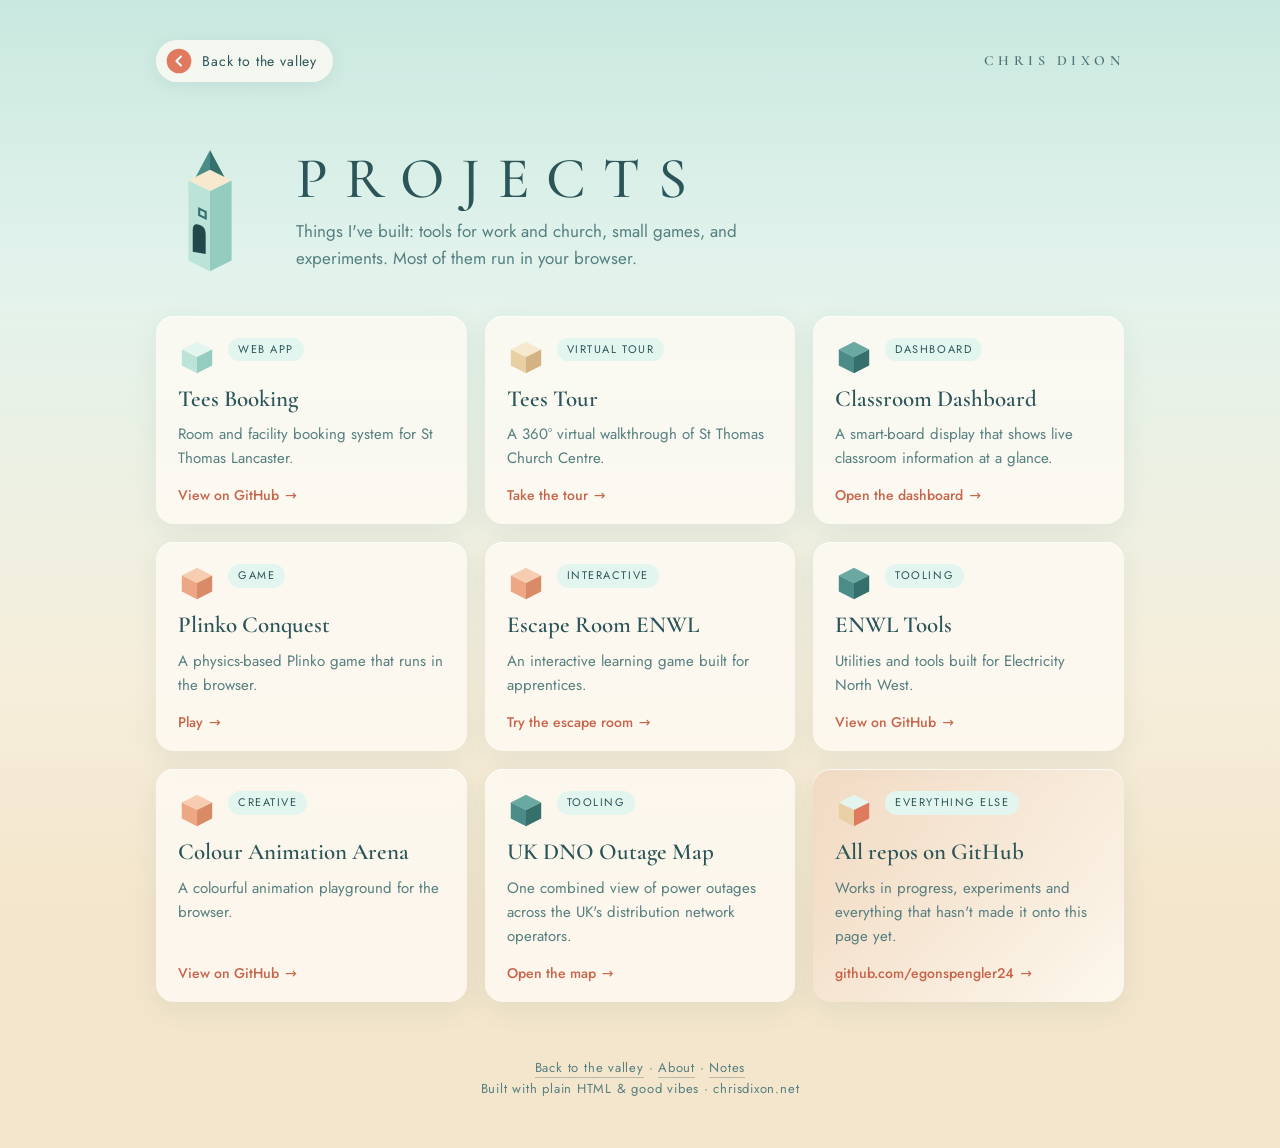
==== projects/index.html @ 6a264028 "Add files via upload" ====
<!DOCTYPE html>
<html lang="en-GB">
<head>
<meta charset="utf-8">
<meta name="viewport" content="width=device-width, initial-scale=1">
<title>Projects · Chris Dixon</title>
<meta name="description" content="Things Chris Dixon has built: web apps, tools, games and experiments, most of them live on GitHub Pages.">
<meta name="theme-color" content="#cdeae2">
<link rel="icon" href="data:image/svg+xml,%3Csvg xmlns='http://www.w3.org/2000/svg' viewBox='0 0 32 32'%3E%3Cpath d='M16 3 29 10v13L16 30 3 23V10z' fill='%23b9e2d7'/%3E%3Cpath d='M16 3 29 10 16 17 3 10z' fill='%23e2f4ee'/%3E%3Cpath d='M12 26V19a4 4 0 0 1 8 0v7z' fill='%232b5559'/%3E%3C/svg%3E">
<link rel="preconnect" href="https://fonts.googleapis.com">
<link rel="preconnect" href="https://fonts.gstatic.com" crossorigin>
<link href="https://fonts.googleapis.com/css2?family=Cormorant+Garamond:wght@500;600&family=Jost:wght@400;500&display=swap" rel="stylesheet">
<link rel="stylesheet" href="../assets/site.css">
</head>
<body>
<!-- reusable isometric cube; colours come from --t (top), --l (left), --r (right) -->
<svg width="0" height="0" style="position:absolute" aria-hidden="true">
  <symbol id="cube" viewBox="0 0 40 40">
    <path d="M20 4 36 12 20 20 4 12Z" style="fill:var(--t)"/>
    <path d="M4 12 20 20V37L4 29Z" style="fill:var(--l)"/>
    <path d="M36 12 20 20V37L36 29Z" style="fill:var(--r)"/>
  </symbol>
</svg>

<div class="wrap">
  <div class="topbar">
    <a class="back" href="../index.html?from=projects">
      <svg viewBox="0 0 40 40" aria-hidden="true"><circle cx="20" cy="20" r="19" fill="#e07a5f"/><path d="M23 13l-7 7 7 7" fill="none" stroke="#fff" stroke-width="3" stroke-linecap="round" stroke-linejoin="round"/></svg>
      Back to the valley
    </a>
    <a class="brand" href="../index.html">Chris Dixon</a>
  </div>

  <header class="hero">
    <svg viewBox="0 0 100 120" aria-hidden="true">
      <path d="M50 4 64 30H36Z" fill="#4b8c88"/><path d="M50 4 64 30 50 36Z" fill="#36706d"/>
      <path d="M30 32 50 22 70 32 50 42Z" fill="#f6e9ce"/>
      <path d="M30 32 50 42V116L30 106Z" fill="#bce3d8"/><path d="M70 32 50 42V116L70 106Z" fill="#95ccc0"/>
      <path d="M34 98V78q0-7 6-5t6 8V100Z" fill="#24474b"/>
      <path d="M40 58 46 61V67L40 64Z" fill="none" stroke="#36706d" stroke-width="2"/>
    </svg>
    <div>
      <h1>Projects</h1>
      <p>Things I've built: tools for work and church, small games, and experiments. Most of them run in your browser.</p>
    </div>
  </header>

  <main class="grid">
    <article class="card">
      <div class="head"><svg style="--t:#e3f5ef;--l:#bce3d8;--r:#95ccc0" aria-hidden="true"><use href="#cube"/></svg><span class="tag">Web app</span></div>
      <h2>Tees Booking</h2>
      <p>Room and facility booking system for St Thomas Lancaster.</p>
      <a class="go" href="https://github.com/egonspengler24/teesbooking">View on GitHub</a>
    </article>

    <article class="card">
      <div class="head"><svg style="--t:#f6e9ce;--l:#e9d0a4;--r:#d3b384" aria-hidden="true"><use href="#cube"/></svg><span class="tag">Virtual tour</span></div>
      <h2>Tees Tour</h2>
      <p>A 360° virtual walkthrough of St Thomas Church Centre.</p>
      <a class="go" href="https://egonspengler24.github.io/teestour/">Take the tour</a>
    </article>

    <article class="card">
      <div class="head"><svg style="--t:#6aa8a2;--l:#4b8c88;--r:#36706d" aria-hidden="true"><use href="#cube"/></svg><span class="tag">Dashboard</span></div>
      <h2>Classroom Dashboard</h2>
      <p>A smart-board display that shows live classroom information at a glance.</p>
      <a class="go" href="https://egonspengler24.github.io/classroom-dashboard/">Open the dashboard</a>
    </article>

    <article class="card">
      <div class="head"><svg style="--t:#f7cdb2;--l:#eda784;--r:#d98a66" aria-hidden="true"><use href="#cube"/></svg><span class="tag">Game</span></div>
      <h2>Plinko Conquest</h2>
      <p>A physics-based Plinko game that runs in the browser.</p>
      <a class="go" href="https://egonspengler24.github.io/plinko-conquest/">Play</a>
    </article>

    <article class="card">
      <div class="head"><svg style="--t:#f7cdb2;--l:#eda784;--r:#d98a66" aria-hidden="true"><use href="#cube"/></svg><span class="tag">Interactive</span></div>
      <h2>Escape Room ENWL</h2>
      <p>An interactive learning game built for apprentices.</p>
      <a class="go" href="https://egonspengler24.github.io/escape-room/">Try the escape room</a>
    </article>

    <article class="card">
      <div class="head"><svg style="--t:#6aa8a2;--l:#4b8c88;--r:#36706d" aria-hidden="true"><use href="#cube"/></svg><span class="tag">Tooling</span></div>
      <h2>ENWL Tools</h2>
      <p>Utilities and tools built for Electricity North West.</p>
      <a class="go" href="https://github.com/egonspengler24/enwl">View on GitHub</a>
    </article>

    <article class="card">
      <div class="head"><svg style="--t:#f7cdb2;--l:#eda784;--r:#d98a66" aria-hidden="true"><use href="#cube"/></svg><span class="tag">Creative</span></div>
      <h2>Colour Animation Arena</h2>
      <p>A colourful animation playground for the browser.</p>
      <a class="go" href="https://github.com/egonspengler24/colour-animation-arena">View on GitHub</a>
    </article>

    <article class="card">
      <div class="head"><svg style="--t:#6aa8a2;--l:#4b8c88;--r:#36706d" aria-hidden="true"><use href="#cube"/></svg><span class="tag">Tooling</span></div>
      <h2>UK DNO Outage Map</h2>
      <p>One combined view of power outages across the UK's distribution network operators.</p>
      <a class="go" href="https://egonspengler24.github.io/uk-dno-outage-map/">Open the map</a>
    </article>

    <article class="card all">
      <div class="head"><svg style="--t:#e3f5ef;--l:#e9d0a4;--r:#e07a5f" aria-hidden="true"><use href="#cube"/></svg><span class="tag">Everything else</span></div>
      <h2>All repos on GitHub</h2>
      <p>Works in progress, experiments and everything that hasn't made it onto this page yet.</p>
      <a class="go" href="https://github.com/egonspengler24">github.com/egonspengler24</a>
    </article>
  </main>

  <footer>
    <a href="../index.html?from=projects">Back to the valley</a> · <a href="../about/index.html">About</a> · <a href="https://notes.chrisdixon.net">Notes</a>
    <br>Built with plain HTML &amp; good vibes · chrisdixon.net
  </footer>
</div>
</body>
</html>
---- assets/site.css ----
/* Shared styles for the inner pages (Projects, About) of chrisdixon.net */
:root{
  --ink:#2b5559; --ink-soft:#557f80; --mint:#e3f5ef; --mint-2:#bce3d8; --mint-3:#95ccc0;
  --sand:#f6e9ce; --sand-2:#e9d0a4; --sand-3:#d3b384; --coral:#e07a5f; --coral-deep:#c9644a;
  --card:rgba(255,252,245,.78);
  --serif:'Cormorant Garamond', Georgia, serif; --sans:'Jost', system-ui, -apple-system, 'Segoe UI', sans-serif;
}
*{box-sizing:border-box}
html{scroll-behavior:smooth;background:#f3e6cc}
body{
  margin:0;min-height:100vh;color:var(--ink);font-family:var(--sans);font-size:16px;line-height:1.6;
  background:linear-gradient(180deg,#c9e8df 0%,#e2f3ec 30%,#f6eedb 75%,#f3e6cc 100%) fixed;
  -webkit-font-smoothing:antialiased;
}
a{color:inherit}
.wrap{max-width:1040px;margin:0 auto;padding:clamp(20px,4vw,40px) clamp(18px,4vw,36px) 48px}

/* top bar */
.topbar{display:flex;justify-content:space-between;align-items:center;gap:12px;flex-wrap:wrap}
.back{
  display:inline-flex;align-items:center;gap:10px;text-decoration:none;font-size:14px;letter-spacing:.06em;
  background:var(--card);padding:8px 16px 8px 10px;border-radius:999px;box-shadow:0 4px 18px rgba(43,85,89,.08);
  transition:transform .2s ease, box-shadow .2s ease;
}
.back:hover{transform:translateX(-3px);box-shadow:0 6px 22px rgba(43,85,89,.14)}
.back:focus-visible,.card a:focus-visible,.links a:focus-visible{outline:2px solid var(--coral);outline-offset:2px}
.back svg{width:26px;height:26px;flex:none}
.brand{font-family:var(--serif);font-weight:600;letter-spacing:.32em;text-transform:uppercase;font-size:14px;text-decoration:none;opacity:.8}

/* page heading */
.hero{display:flex;align-items:center;gap:clamp(16px,3vw,32px);margin:clamp(28px,6vw,64px) 0 clamp(24px,4vw,40px)}
.hero svg{width:clamp(72px,10vw,108px);height:auto;flex:none}
.hero h1{font-family:var(--serif);font-weight:500;text-transform:uppercase;letter-spacing:.3em;margin:0;font-size:clamp(32px,5.4vw,58px);line-height:1.05}
.hero p{margin:.5em 0 0;color:var(--ink-soft);max-width:52ch;font-size:clamp(15px,1.6vw,17px)}

/* cards */
.grid{display:grid;grid-template-columns:repeat(auto-fill,minmax(270px,1fr));gap:18px}
.card{
  position:relative;background:var(--card);border-radius:18px;padding:22px 22px 18px;
  box-shadow:0 1px 0 rgba(255,255,255,.8) inset, 0 8px 28px rgba(43,85,89,.08);
  display:flex;flex-direction:column;gap:10px;transition:transform .25s ease, box-shadow .25s ease;
}
.card:hover{transform:translateY(-4px);box-shadow:0 1px 0 rgba(255,255,255,.8) inset, 0 14px 34px rgba(43,85,89,.14)}
.card .head{display:flex;align-items:center;gap:12px}
.card .head svg{width:38px;height:38px;flex:none}
.card h2,.card h3{font-family:var(--serif);font-weight:600;font-size:23px;line-height:1.15;margin:0}
.card p{margin:0;color:var(--ink-soft);font-size:15px;flex:1}
.tag{
  align-self:flex-start;font-size:11px;letter-spacing:.14em;text-transform:uppercase;
  padding:3px 10px;border-radius:999px;background:var(--mint);color:var(--ink);
}
.card .go{
  display:inline-flex;align-items:center;gap:6px;font-size:14px;font-weight:500;text-decoration:none;
  color:var(--coral-deep);margin-top:4px;align-self:flex-start;
}
.card .go::after{content:'→';transition:transform .2s ease}
.card .go:hover::after{transform:translateX(4px)}
.card .go small{font-weight:400;color:var(--ink-soft);font-size:12px;letter-spacing:.04em}
.card.all{background:linear-gradient(135deg,rgba(224,122,95,.14),rgba(255,252,245,.8));justify-content:center}

/* about */
.prose{background:var(--card);border-radius:22px;padding:clamp(22px,4vw,40px);box-shadow:0 8px 28px rgba(43,85,89,.08);font-size:clamp(16px,1.8vw,19px);max-width:760px}
.prose p{margin:0 0 1em}
.prose p:last-child{margin-bottom:0}
.prose .lead{font-family:var(--serif);font-size:clamp(22px,2.8vw,30px);line-height:1.3;color:var(--ink)}
h2.section{font-family:var(--serif);font-weight:500;text-transform:uppercase;letter-spacing:.28em;font-size:clamp(18px,2.2vw,24px);margin:clamp(36px,6vw,56px) 0 18px}
.focus{display:grid;grid-template-columns:repeat(auto-fill,minmax(220px,1fr));gap:14px}
.focus .card{flex-direction:row;align-items:center;padding:16px 18px}
.focus .card h3{font-size:19px}
.links{display:flex;flex-wrap:wrap;gap:12px;margin-top:18px}
.links a{
  display:inline-flex;align-items:center;gap:8px;text-decoration:none;font-weight:500;
  background:var(--coral);color:#fff;padding:10px 18px;border-radius:999px;transition:background .2s;
}
.links a.alt{background:var(--card);color:var(--ink);box-shadow:0 4px 18px rgba(43,85,89,.08)}
.links a:hover{background:var(--coral-deep);color:#fff}

footer{margin-top:56px;text-align:center;font-size:13px;letter-spacing:.06em;color:var(--ink-soft)}
footer a{text-decoration:none;border-bottom:1px solid rgba(43,85,89,.3)}

@media (prefers-reduced-motion:reduce){*{transition:none!important;scroll-behavior:auto!important}}
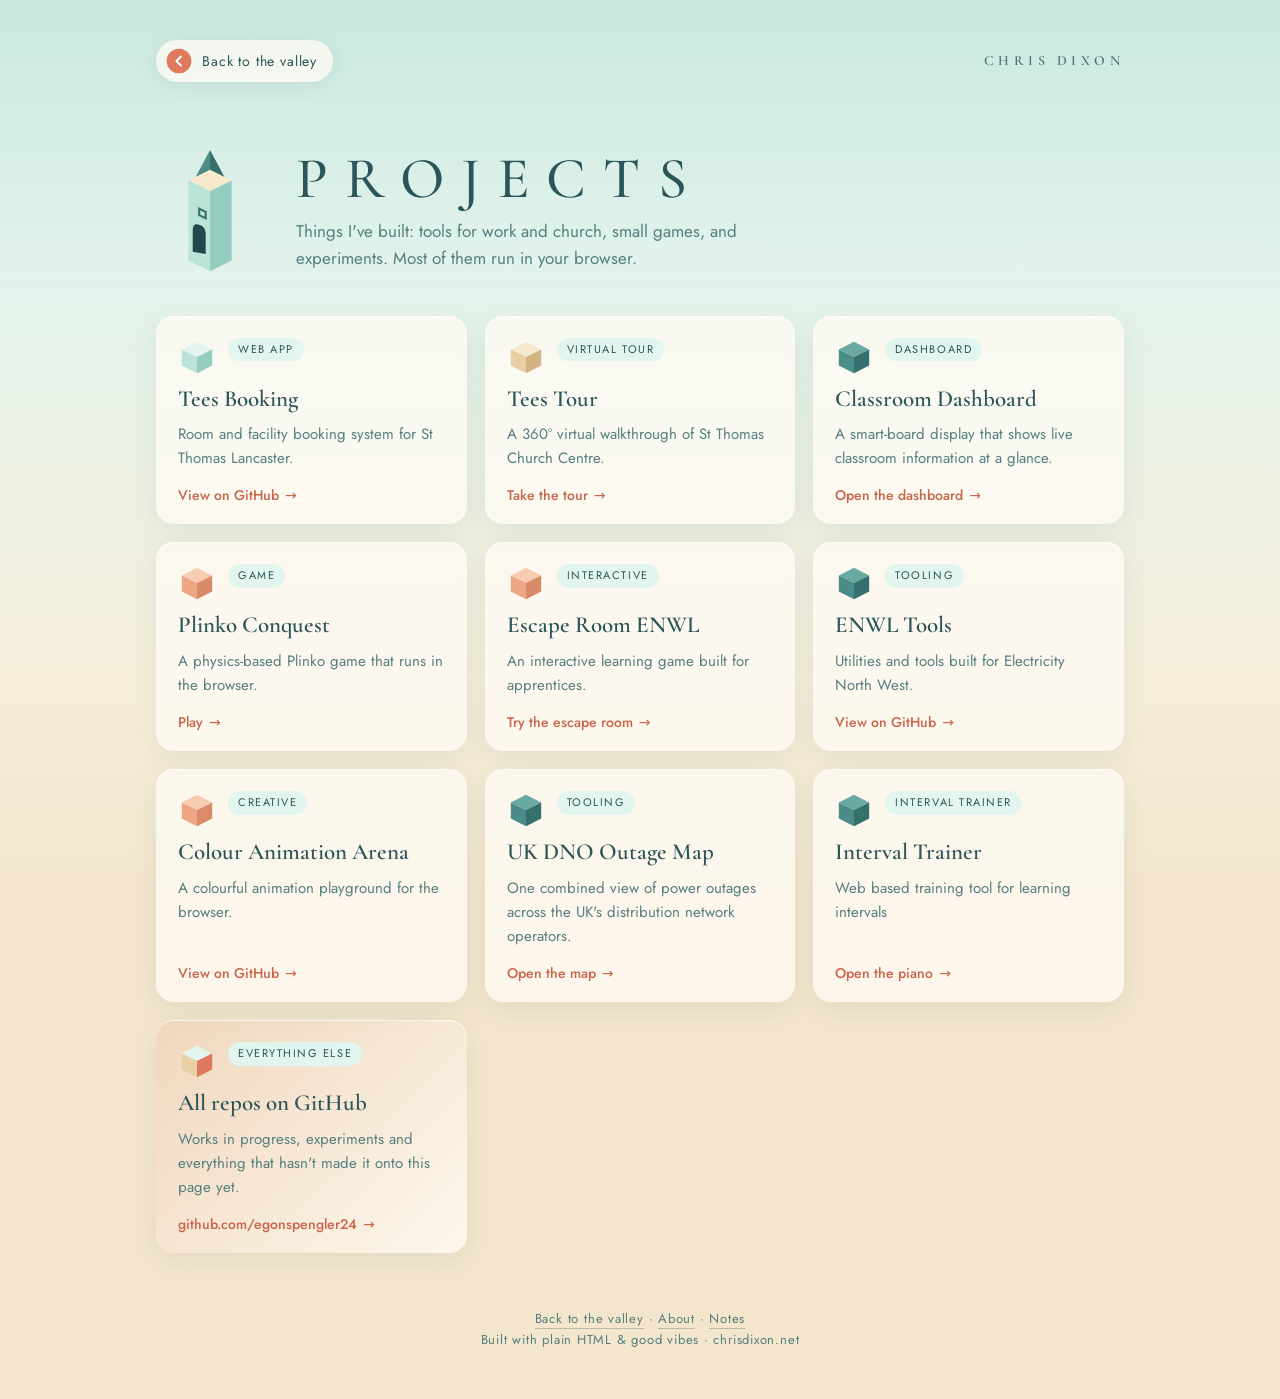
==== commit e15f6916: "Update index.html Added interval trainer link" ====
--- a/projects/index.html
+++ b/projects/index.html
@@ -102,6 +102,13 @@
       <a class="go" href="https://egonspengler24.github.io/uk-dno-outage-map/">Open the map</a>
     </article>
 
+    <article class="card">
+      <div class="head"><svg style="--t:#6aa8a2;--l:#4b8c88;--r:#36706d" aria-hidden="true"><use href="#cube"/></svg><span class="tag">Interval Trainer</span></div>
+      <h2>Interval Trainer</h2>
+      <p>Web based training tool for learning intervals</p>
+      <a class="go" href="http://egonspengler24.github.io/interval-trainer">Open the piano</a>
+    </article>
+
     <article class="card all">
       <div class="head"><svg style="--t:#e3f5ef;--l:#e9d0a4;--r:#e07a5f" aria-hidden="true"><use href="#cube"/></svg><span class="tag">Everything else</span></div>
       <h2>All repos on GitHub</h2>
